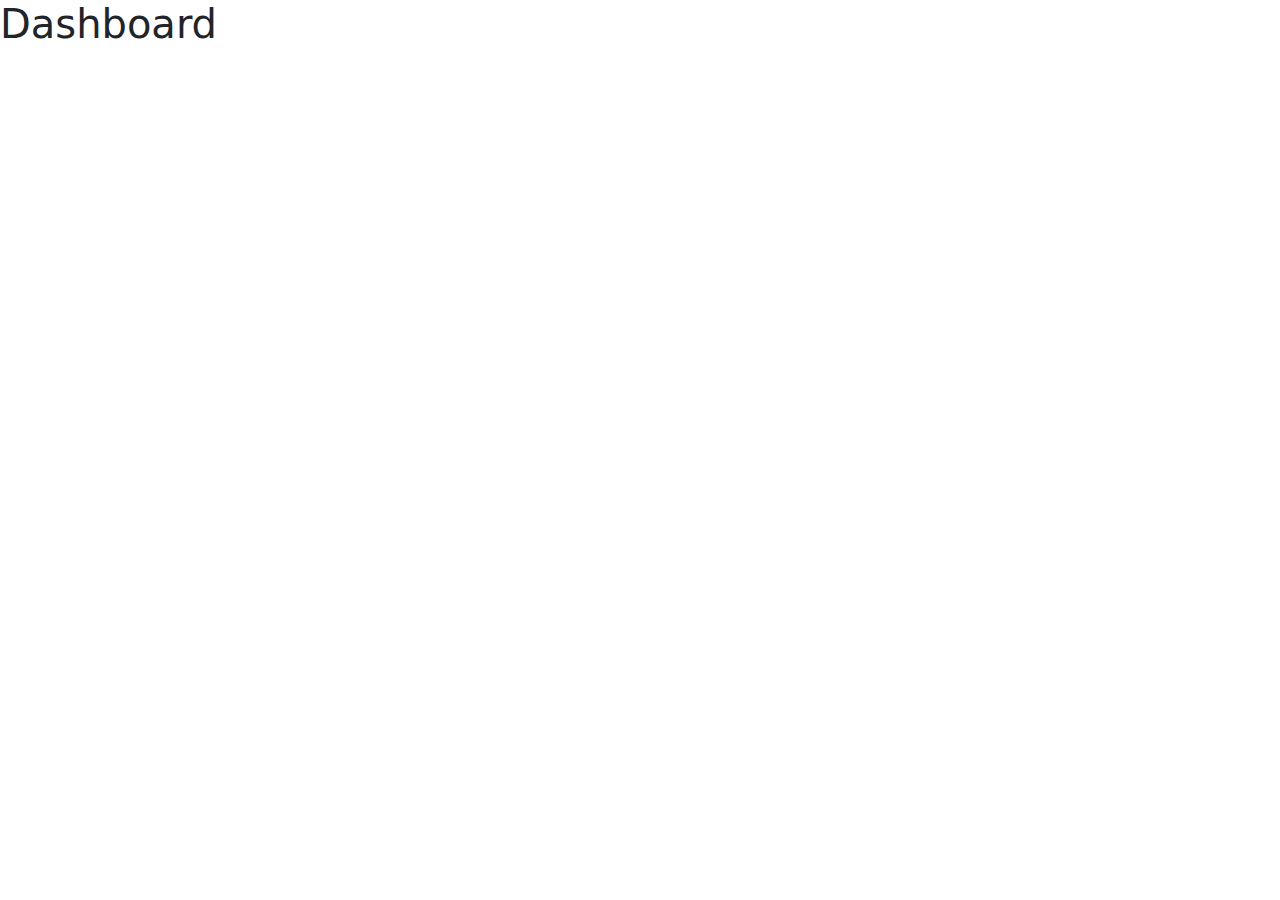
==== index.html @ e3642e1a "first cmt" ====
<!DOCTYPE html>
<html lang="en">
<head>
    <meta charset="UTF-8">
    <meta name="viewport" content="width=device-width, initial-scale=1.0">
    <title>Dashboard</title>
    <link rel="stylesheet" href="css/bootstrap.min.css">
    <link rel="stylesheet" href="css/fontawesome.min.css">
    <link rel="stylesheet" href="css/style.css">
</head>
<body>
    
    <h1>Dashboard</h1>
    <script src="js/bootstrap.min.js"></script>
</body>
</html>
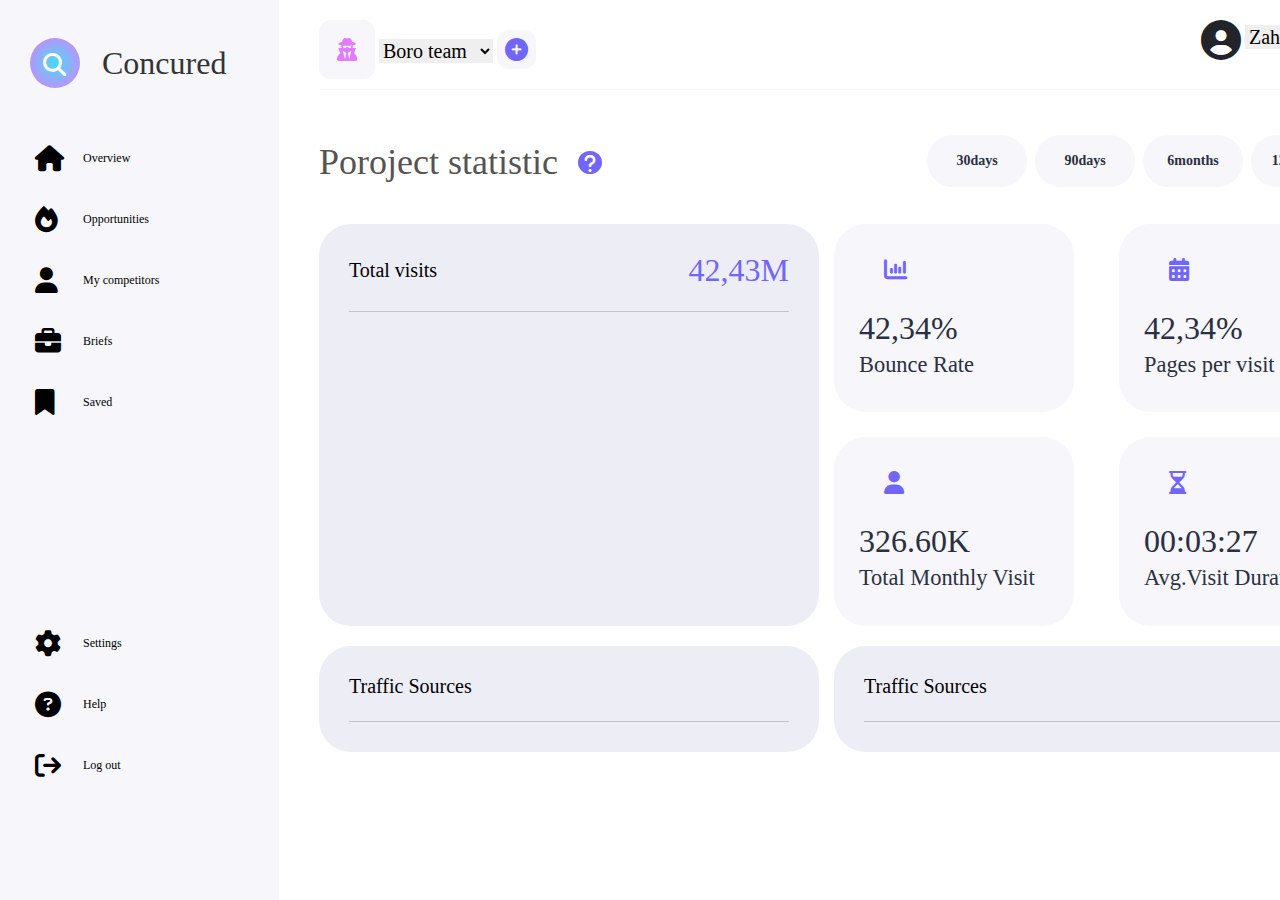
==== commit 226edea9: "dashboard_layout_dev_zar" ====
--- a/index.html
+++ b/index.html
@@ -5,12 +5,126 @@
     <meta name="viewport" content="width=device-width, initial-scale=1.0">
     <title>Dashboard</title>
     <link rel="stylesheet" href="css/bootstrap.min.css">
-    <link rel="stylesheet" href="css/fontawesome.min.css">
+    <link rel="stylesheet" href="https://cdnjs.cloudflare.com/ajax/libs/font-awesome/6.4.0/css/all.min.css">
     <link rel="stylesheet" href="css/style.css">
 </head>
 <body>
+   
+    <div id="container">
+        <div id="group_1">
+            <div class ="concured_ttl">
+                <i class="fa-solid fa-magnifying-glass"></i><span>Concured</span>
+            </div>
+            <div id="list_wrap">
+                <div class="top_list">
+                    <ul>
+                        <li><a href="#"><i class="fa-solid fa-house"></i>Overview</a></li>
+                        <li><a href="#"><i class="fa-solid fa-fire"></i>Opportunities</a></li>
+                        <li><a href="#"><i class="fa-solid fa-user"></i>My competitors</a></li>
+                        <li><a href="#"><i class="fa-solid fa-briefcase"></i>Briefs</a></li>
+                        <li><a href="#"><i class="fa-solid fa-bookmark"></i>Saved</a></li>
+                    </ul>
+                </div>
+                <div class="bottom_list">
+                    <ul>
+                        <li><a href="#"><i class="fa-solid fa-gear"></i>Settings</a></li>
+                        <li><a href="#"><i class="fa-solid fa-circle-question"></i>Help</a></li>
+                        <li><a href="#"><i class="fa-solid fa-arrow-right-from-bracket"></i>Log out</a></li>
+                    </ul>
+                </div>
+            </div>
+        </div>
+        <div id="content_wrap">
+            <div class="content_box">
+                <div class="content_1">
+                    <div class="team">
+                        <i class="fa-sharp fa-solid fa-user-secret"></i>
+                        <select>
+                            <option value="">Boro team</option>
+                            <option value="">Boro team1</option>
+                            <option value="">Boro team2</option>
+                        </select>
+                        <i class="fa-solid fa-circle-plus"></i>
+                    </div>
+                    <div class="admin">
+                        <i class="fa-solid fa-circle-user"></i>
+                        <select>
+                            <option value="">Zahra hasht</option>
+                            <option value="">Mg Mg</option>
+                            <option value="">koko</option>
+                        </select>
+                        
+                    </div>
+                </div>
+                <div class="content_2">
+                    <div class="text">
+                        <p>Poroject statistic</p><i class="fa-solid fa-question"></i>
+                    </div>
+                    <div class="days">
+                        <ul>
+                            <li><a href="#"><span>30days</span></a></li>
+                            <li><a href="#"><span>90days</span></a></li>
+                            <li><a href="#"><span>6months</span></a></li>
+                            <li><a href="#"><span>12months</span></a></li>
+                        </ul>
+                    </div>
+                </div>
+
+            </div>
+            <div id="group3">
+                <div class="rectangle_1">
+                    <div class="ttl">
+                        <h3>Total visits</h3>
+                        <span class="num">42,43M</span>
+                    </div>
+                </div>
+                <div class="rectangle_2">
+                    <div>
+                        <a href="#">
+                            <span><i class="fa-solid fa-chart-column"></i></span>
+                            <div>42,34%<span>Bounce Rate</span></div>
+                        </a>
+                    </div>
+                    <div>
+                        <a href="#">
+                            <span><i class="fa-solid fa-calendar-days"></i></span>
+                            <div>42,34%<span>Pages per visit</span></div>
+                        </a>
+                    </div>
+                    <div>
+                        <a href="#">
+                            <span><i class="fa-solid fa-user"></i></span>
+                            <div>326.60K<span>Total Monthly Visit</span></div>
+                        </a>
+                    </div>
+                    <div>
+                        <a href="#">
+                            <span><i class="fa-regular fa-hourglass-half"></i></span>
+                            <div>00:03:27<span>Avg.Visit Duration</span></div>
+                        </a>
+                    </div>
+                </div>
+                <div class="rectangle_3">
+                    <h3>Traffic Sources</h3>
+                </div>
+                <div class="rectangle_4">
+                    <h3>Traffic Sources</h3>
+                </div>
+            </div>
+
+
+
+        </div>
+    </div>
+        
+            
+            
+       
     
-    <h1>Dashboard</h1>
+   
+
+
     <script src="js/bootstrap.min.js"></script>
 </body>
+
 </html>--- a/css/style.css
+++ b/css/style.css
@@ -0,0 +1,368 @@
+/* Dashboard */
+body {
+    font-family: Roboto;
+    min-width: 100%;
+    width: auto;
+    height: auto;
+    overflow-x: hidden;
+}
+::-webkit-scrollbar {
+	width: 0.1rem;
+}
+::-webkit-scrollbar-track {
+	background: #F6F6FB;
+}
+::-webkit-scrollbar-thumb {
+	background: #F6F6FB;
+}
+#container {
+    display: flex;
+    flex-wrap: wrap;
+    justify-content: flex-end;
+    width: 1400px;
+    margin: 0 auto;
+    position: relative;
+}
+#group_1 {
+    width: 279px;
+    height: 100%;
+    background-color: #F6F6FB;
+    top: 0;
+    left: 0;
+    position: fixed;
+    max-height: 900vh;
+    overflow: auto;
+    float: left;
+    clear: both;
+}
+.concured_ttl {
+    padding: 38px 0px;
+    margin: 0 30px;
+}
+.fa-magnifying-glass {
+    display: inline-block;
+    vertical-align: middle;
+    width: 50px;
+    height: 50px;
+    background: radial-gradient(circle, rgba(76,215,246,1) 3%, rgba(225,124,253,1) 98%);
+    border-radius: 100%;
+    position: relative;
+    margin: 0 22px 0 0;
+}
+.fa-magnifying-glass::before, 
+.fa-search::before {
+    display: inline-block;
+    vertical-align: middle;
+    position: absolute;
+    width: 24px;
+    height: 23px;
+    top: 15px;
+    left: 13px;
+    font-size: 23px;
+    color: #fff;
+}
+.concured_ttl span {
+    display: inline-block;
+    vertical-align: middle;
+    font-size: 2rem;
+    line-height: 2rem;
+    color: #333;
+}
+#list_wrap {
+    display: flex;
+    flex-wrap: wrap;
+    flex-direction: column;
+    justify-content: space-between;
+}
+#list_wrap div > ul {
+    margin: 0;
+    padding: 0;
+    list-style: none;
+}
+#list_wrap div > ul li {
+    width: 100%;
+    display: block;
+    font-size: 1.2rem;
+    line-height: 1.3rem;
+    color: #2B2F42;
+    
+}
+#list_wrap > div {
+    width: 100%;
+}
+#list_wrap > div.bottom_list {
+    margin: 180px 0 90px;
+}
+#list_wrap div > ul li a {
+    display: block;
+    font-size: 12px;
+    font-family: Roboto;
+    font-weight: 400;
+    word-wrap: break-word;
+    text-decoration: none;
+    padding: 20px 25px 15px 35px;
+    color: #000;
+}
+#list_wrap div > ul li a:hover {
+    background: linear-gradient(270deg, #E9E8FB 0%, rgba(113, 102, 249, 0.03) 100%);
+    color: #7166F9;
+    text-decoration: underline;
+    border-right: 4px solid #7166F9;
+}
+#list_wrap div > ul li a i {
+    display: inline-block;
+    vertical-align: middle;
+    font-size: 26px;
+    margin-right: 18px;
+    width: 30px;
+    height: 26px;
+}
+.fa-solid .fa-house {
+    display: inline-block;
+    vertical-align: middle;
+    font-size: 24px;
+    margin-right: 18px;
+    width: 27px;
+    height: 24px;
+}
+
+/* content_wrap */
+#content_wrap {
+    padding: 20px 40px;
+    width: 1120px;
+    margin: 0 auto;
+    float: right;
+    clear: both;
+    margin-left: 279px;
+    box-sizing: border-box;
+}
+.content_1 {
+    display: flex;
+    flex-wrap: wrap;
+    justify-content: space-between;
+    margin: 0 0 10px;
+}
+.content_1 .team .fa-user-secret {
+    padding: 18px;
+    background: #F6F6FB;
+    position: relative;
+    border-radius: 12px;
+}
+.fa-user-secret:before {
+    font-size: 23px;
+    color: #E17CFD;
+}
+.content_1 select {
+    border: none;
+    color: black;
+    font-size: 20px;
+    font-family: Roboto;
+    font-weight: 500;
+    word-wrap: break-word;
+}
+.fa-circle-plus {
+    padding: 8px;
+    background: #F6F6FB;
+    position: relative;
+    border-radius: 12px;
+}
+.fa-circle-plus:before, .fa-plus-circle:before {
+    font-size: 23px;
+    color: #7166F9;
+}
+
+.fa-circle-user {
+    font-size: 40px;
+    display: inline-block;
+    vertical-align: middle;
+}
+.content_2 {
+    display: flex;
+    flex-wrap: wrap;
+    justify-content: space-between;
+    padding: 45px 0 35px;
+    border-top: 1px solid #F6F6FB;
+}
+.content_2 div.text {
+    width: 326px;
+}
+.content_2 div.text > p {
+    margin: 0;
+    display: inline-block;
+    vertical-align: middle;
+    color: #575353;
+    font-size: 36px;
+    font-family: Alatsi;
+    font-weight: 400;
+    word-wrap: break-word
+}
+.content_2 div.text > i {
+    display: inline-block;
+    width: 24px;
+    height: 23px;
+    font-size: 23px;
+    vertical-align: middle;
+    background: #7166F9;
+    border-radius: 50%;
+    color: #fff;
+    margin-left: 20px;
+    text-align: center;
+}
+.fa-question:before {
+    font-size: 19px;
+}
+.content_2 div > ul {
+    margin: 0;
+    padding: 0;
+    list-style: none;
+    display: flex;
+    flex-wrap: wrap;
+    align-items: center;
+}
+.content_2 div > ul li {
+    display: table;
+    table-layout: fixed;
+    margin: 0 8px 0 0;
+    width: 100px;
+}
+.content_2 div > ul li a {
+    display: table-cell;
+    vertical-align: middle;
+    background: #F6F6FB;
+    border: none;
+    font-size: 14px;
+    line-height: 32px;
+    padding: 10px 20px;
+    border-radius: 50px;
+    color: #2B2F42;
+    font-family: Neuton;
+    font-weight: 700;
+    text-decoration: none;
+    text-align: center;
+    word-wrap: break-word
+    -webkit-transition: 0.3s ease-in-out;
+    -o-transition: 0.3s ease-in-out;
+    transition: 0.3s ease-in-out;
+}
+.content_2 div > ul li a:hover {
+    background-color: #7166F9;
+    color: #F6F6FB;
+}
+
+#group3 {
+    display: grid;
+    grid-template-columns: auto auto;
+}
+#group3 > div {
+    background: #EDEDF6;
+    border-radius: 32px;
+    padding: 30px;
+    margin: 0 0 20px 0;
+}
+#group3 > div:nth-child(2n+1) {
+    margin: 0 15px 20px 0;
+}
+
+.rectangle_1 {
+    min-height: 400px;
+    width: 500px;
+}
+.rectangle_1 .ttl {
+    display: flex;
+    flex-wrap: wrap;
+    justify-content: space-between;
+    line-height: 0;
+    align-items: center;
+    padding: 0 0 25px;
+    border-bottom: 1px solid #C4C4C4;
+}
+.ttl h3 {
+    color: black;
+    font-size: 20px;
+    font-family: Roboto;
+    font-weight: 400;
+    line-height: 32px;
+    word-wrap: break-word;
+    margin: 0;
+}
+.ttl span {
+    color: #7166F9;
+    font-size: 32px;
+    font-family: Roboto;
+    font-weight: 500;
+    word-wrap: break-word;
+    display: block;
+    line-height: 32px;
+}
+
+#group3 > div.rectangle_2 {
+    background: none;
+    display: flex;
+    flex-wrap: wrap;
+    padding: 0;
+    justify-content: space-between;
+    width: 100%;
+}
+.rectangle_2 > div {
+    width: 240px; 
+}
+.rectangle_2 > div:nth-child(1),
+.rectangle_2 > div:nth-child(2) {
+    margin-bottom: 25px;
+}
+.rectangle_2 > div a {
+    display: block;
+    text-decoration: none;
+    padding: 30px 25px 36px;
+    border-radius: 32px;
+    background: #F6F6FB; 
+}
+.rectangle_2 > div a:hover {
+    color: #ffffff;
+    /* background-color: #4CD7F6;  */
+    box-shadow: 2px 5px 0 0 #E17CFD;
+    background: rgb(76,215,246);
+    background: radial-gradient(circle, rgba(76,215,246,1) 3%, rgba(225,124,253,1) 98%);
+}
+.rectangle_2 > div a > span {
+    display: block;
+    width: 24px;
+    height: 23px;
+    font-size: 23px;
+    color: #7166F9;
+    margin: 0 0 0 25px;
+}
+.rectangle_2 > div a:hover > span,
+.rectangle_2 > div a:hover > div,
+.rectangle_2 a:hover > div > span {
+    color: #fff;
+}
+.rectangle_2 > div a > div {
+    margin: 35px 0 0;
+    color: #2B2F42;
+    font-size: 32px;
+    font-family: Roboto;
+    font-weight: 500;
+    word-wrap: break-word;
+    line-height: 32px;
+}
+.rectangle_2 a > div > span {
+    display: block;
+    color: #2B2F42;
+    font-size: 1.4rem;
+    line-height: 1.4rem;
+    margin: 10px 0 0;
+}
+
+/* rectangle_3 */
+.rectangle_3 h3, .rectangle_4 h3 {
+    color: black;
+    font-size: 20px;
+    font-family: Roboto;
+    font-weight: 400;
+    line-height: 20px;
+    word-wrap: break-word;
+    margin: 0;
+    padding: 0 0 25px;
+    border-bottom: 1px solid #C4C4C4;
+}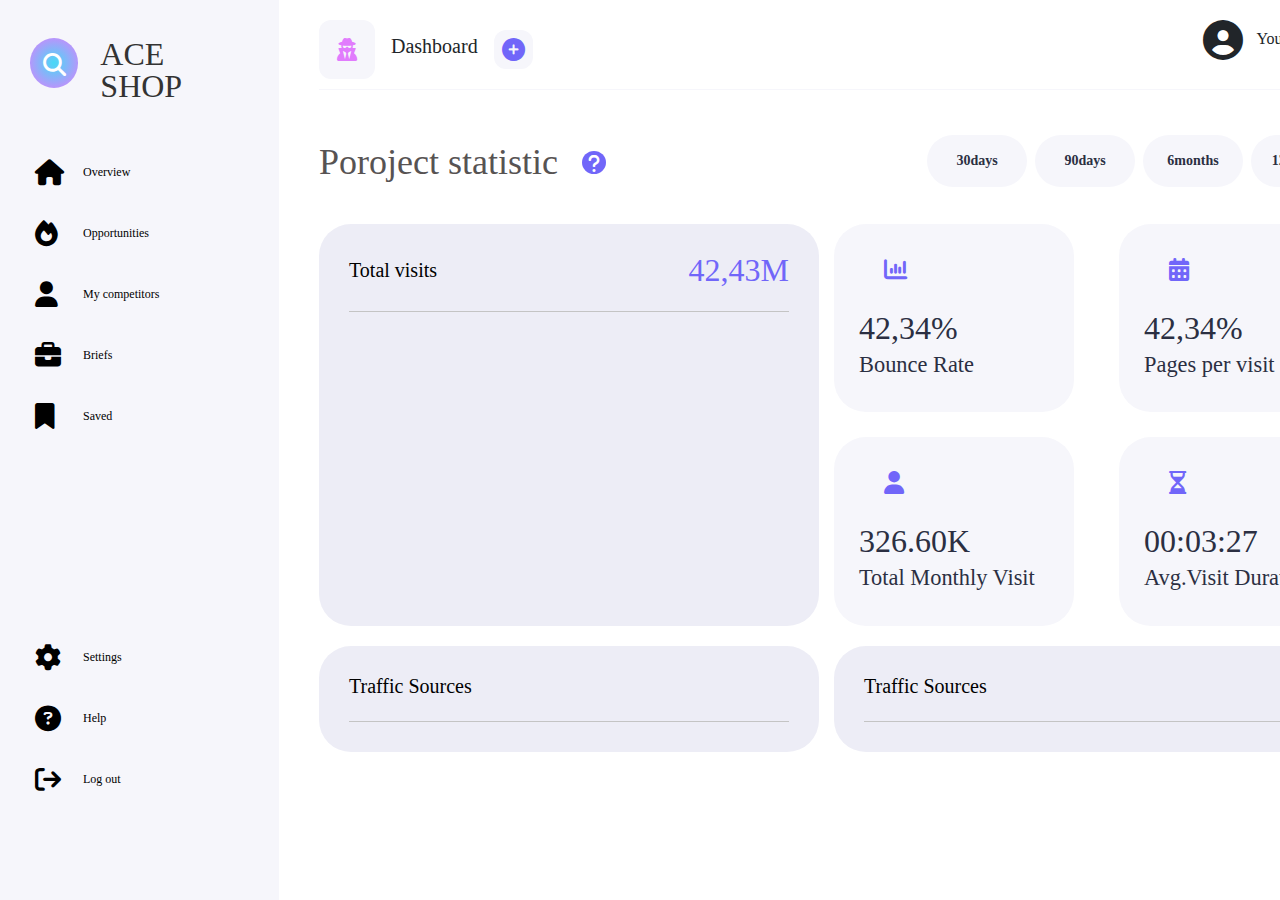
==== commit 8dcc5336: "profile-dropdown" ====
--- a/index.html
+++ b/index.html
@@ -1,130 +1,157 @@
 <!DOCTYPE html>
 <html lang="en">
-<head>
-    <meta charset="UTF-8">
-    <meta name="viewport" content="width=device-width, initial-scale=1.0">
+  <head>
+    <meta charset="UTF-8" />
+    <meta name="viewport" content="width=device-width, initial-scale=1.0" />
     <title>Dashboard</title>
-    <link rel="stylesheet" href="css/bootstrap.min.css">
-    <link rel="stylesheet" href="https://cdnjs.cloudflare.com/ajax/libs/font-awesome/6.4.0/css/all.min.css">
-    <link rel="stylesheet" href="css/style.css">
-</head>
-<body>
-   
+    <link rel="stylesheet" href="css/bootstrap.min.css" />
+    <link
+      rel="stylesheet"
+      href="https://cdnjs.cloudflare.com/ajax/libs/font-awesome/6.4.0/css/all.min.css"
+    />
+    <link rel="stylesheet" href="css/style.css" />
+  </head>
+  <body>
     <div id="container">
-        <div id="group_1">
-            <div class ="concured_ttl">
-                <i class="fa-solid fa-magnifying-glass"></i><span>Concured</span>
+      <div id="group_1">
+        <div class="concured_ttl d-flex ">
+          <i class="fa-solid fa-magnifying-glass"></i><span>ACE SHOP</span>
+        </div>
+        <div id="list_wrap">
+          <div class="top_list">
+            <ul>
+              <li>
+                <a href="#"><i class="fa-solid fa-house"></i>Overview</a>
+              </li>
+              <li>
+                <a href="#"><i class="fa-solid fa-fire"></i>Opportunities</a>
+              </li>
+              <li>
+                <a href="#"><i class="fa-solid fa-user"></i>My competitors</a>
+              </li>
+              <li>
+                <a href="#"><i class="fa-solid fa-briefcase"></i>Briefs</a>
+              </li>
+              <li>
+                <a href="#"><i class="fa-solid fa-bookmark"></i>Saved</a>
+              </li>
+            </ul>
+          </div>
+          <div class="bottom_list">
+            <ul>
+              <li>
+                <a href="#"><i class="fa-solid fa-gear"></i>Settings</a>
+              </li>
+              <li>
+                <a href="#"><i class="fa-solid fa-circle-question"></i>Help</a>
+              </li>
+              <li>
+                <a href="#"
+                  ><i class="fa-solid fa-arrow-right-from-bracket"></i>Log
+                  out</a
+                >
+              </li>
+            </ul>
+          </div>
+        </div>
+      </div>
+      <div id="content_wrap">
+        <div class="content_box">
+          <div class="content_1">
+            <div class="team d-flex gap-3 align-items-center justify-content-center ">
+              <i class="fa-sharp fa-solid fa-user-secret"></i>
+                <div class="">
+                    <h5>Dashboard</h5>
+                </div>
+              <i class="fa-solid fa-circle-plus"></i>
             </div>
-            <div id="list_wrap">
-                <div class="top_list">
-                    <ul>
-                        <li><a href="#"><i class="fa-solid fa-house"></i>Overview</a></li>
-                        <li><a href="#"><i class="fa-solid fa-fire"></i>Opportunities</a></li>
-                        <li><a href="#"><i class="fa-solid fa-user"></i>My competitors</a></li>
-                        <li><a href="#"><i class="fa-solid fa-briefcase"></i>Briefs</a></li>
-                        <li><a href="#"><i class="fa-solid fa-bookmark"></i>Saved</a></li>
-                    </ul>
-                </div>
-                <div class="bottom_list">
-                    <ul>
-                        <li><a href="#"><i class="fa-solid fa-gear"></i>Settings</a></li>
-                        <li><a href="#"><i class="fa-solid fa-circle-question"></i>Help</a></li>
-                        <li><a href="#"><i class="fa-solid fa-arrow-right-from-bracket"></i>Log out</a></li>
-                    </ul>
-                </div>
+            <div class="admin d-flex ">
+              <i class="fa-solid fa-circle-user"></i>
+              <div class=" dropdown">
+                <button
+                  class="btn  dropdown-toggle"
+                  data-bs-toggle="dropdown"
+                  aria-expanded="false"
+                >
+                  Your Name
+                </button>
+                <ul class="dropdown-menu dropdown-menu-dark">
+                  <li><a class="dropdown-item" href="#">Profile</a></li>
+                  <li>
+                    <a class="dropdown-item" href="#">Change Password</a>
+                  </li>
+                  <li>
+                    <a class="dropdown-item" href="#">LogOut</a>
+                  </li>
             </div>
-        </div>
-        <div id="content_wrap">
-            <div class="content_box">
-                <div class="content_1">
-                    <div class="team">
-                        <i class="fa-sharp fa-solid fa-user-secret"></i>
-                        <select>
-                            <option value="">Boro team</option>
-                            <option value="">Boro team1</option>
-                            <option value="">Boro team2</option>
-                        </select>
-                        <i class="fa-solid fa-circle-plus"></i>
-                    </div>
-                    <div class="admin">
-                        <i class="fa-solid fa-circle-user"></i>
-                        <select>
-                            <option value="">Zahra hasht</option>
-                            <option value="">Mg Mg</option>
-                            <option value="">koko</option>
-                        </select>
-                        
-                    </div>
-                </div>
-                <div class="content_2">
-                    <div class="text">
-                        <p>Poroject statistic</p><i class="fa-solid fa-question"></i>
-                    </div>
-                    <div class="days">
-                        <ul>
-                            <li><a href="#"><span>30days</span></a></li>
-                            <li><a href="#"><span>90days</span></a></li>
-                            <li><a href="#"><span>6months</span></a></li>
-                            <li><a href="#"><span>12months</span></a></li>
-                        </ul>
-                    </div>
-                </div>
-
-            </div>
-            <div id="group3">
-                <div class="rectangle_1">
-                    <div class="ttl">
-                        <h3>Total visits</h3>
-                        <span class="num">42,43M</span>
-                    </div>
-                </div>
-                <div class="rectangle_2">
-                    <div>
-                        <a href="#">
-                            <span><i class="fa-solid fa-chart-column"></i></span>
-                            <div>42,34%<span>Bounce Rate</span></div>
-                        </a>
-                    </div>
-                    <div>
-                        <a href="#">
-                            <span><i class="fa-solid fa-calendar-days"></i></span>
-                            <div>42,34%<span>Pages per visit</span></div>
-                        </a>
-                    </div>
-                    <div>
-                        <a href="#">
-                            <span><i class="fa-solid fa-user"></i></span>
-                            <div>326.60K<span>Total Monthly Visit</span></div>
-                        </a>
-                    </div>
-                    <div>
-                        <a href="#">
-                            <span><i class="fa-regular fa-hourglass-half"></i></span>
-                            <div>00:03:27<span>Avg.Visit Duration</span></div>
-                        </a>
-                    </div>
-                </div>
-                <div class="rectangle_3">
-                    <h3>Traffic Sources</h3>
-                </div>
-                <div class="rectangle_4">
-                    <h3>Traffic Sources</h3>
-                </div>
-            </div>
-
-
+          </div>
 
         </div>
+        <div class="content_2">
+            <div class="text">
+              <p>Poroject statistic</p>
+              <i class="fa-solid fa-question"></i>
+            </div>
+            <div class="days">
+              <ul>
+                <li>
+                  <a href="#"><span>30days</span></a>
+                </li>
+                <li>
+                  <a href="#"><span>90days</span></a>
+                </li>
+                <li>
+                  <a href="#"><span>6months</span></a>
+                </li>
+                <li>
+                  <a href="#"><span>12months</span></a>
+                </li>
+              </ul>
+            </div>
+          </div>
+        <div id="group3">
+          <div class="rectangle_1">
+            <div class="ttl">
+              <h3>Total visits</h3>
+              <span class="num">42,43M</span>
+            </div>
+          </div>
+          <div class="rectangle_2">
+            <div>
+              <a href="#">
+                <span><i class="fa-solid fa-chart-column"></i></span>
+                <div>42,34%<span>Bounce Rate</span></div>
+              </a>
+            </div>
+            <div>
+              <a href="#">
+                <span><i class="fa-solid fa-calendar-days"></i></span>
+                <div>42,34%<span>Pages per visit</span></div>
+              </a>
+            </div>
+            <div>
+              <a href="#">
+                <span><i class="fa-solid fa-user"></i></span>
+                <div>326.60K<span>Total Monthly Visit</span></div>
+              </a>
+            </div>
+            <div>
+              <a href="#">
+                <span><i class="fa-regular fa-hourglass-half"></i></span>
+                <div>00:03:27<span>Avg.Visit Duration</span></div>
+              </a>
+            </div>
+          </div>
+          <div class="rectangle_3">
+            <h3>Traffic Sources</h3>
+          </div>
+          <div class="rectangle_4">
+            <h3>Traffic Sources</h3>
+          </div>
+        </div>
+      </div>
     </div>
-        
-            
-            
-       
-    
-   
-
 
     <script src="js/bootstrap.min.js"></script>
-</body>
-
-</html>+  </body>
+</html>
--- a/css/style.css
+++ b/css/style.css
@@ -365,4 +365,4 @@
     margin: 0;
     padding: 0 0 25px;
     border-bottom: 1px solid #C4C4C4;
-}+}
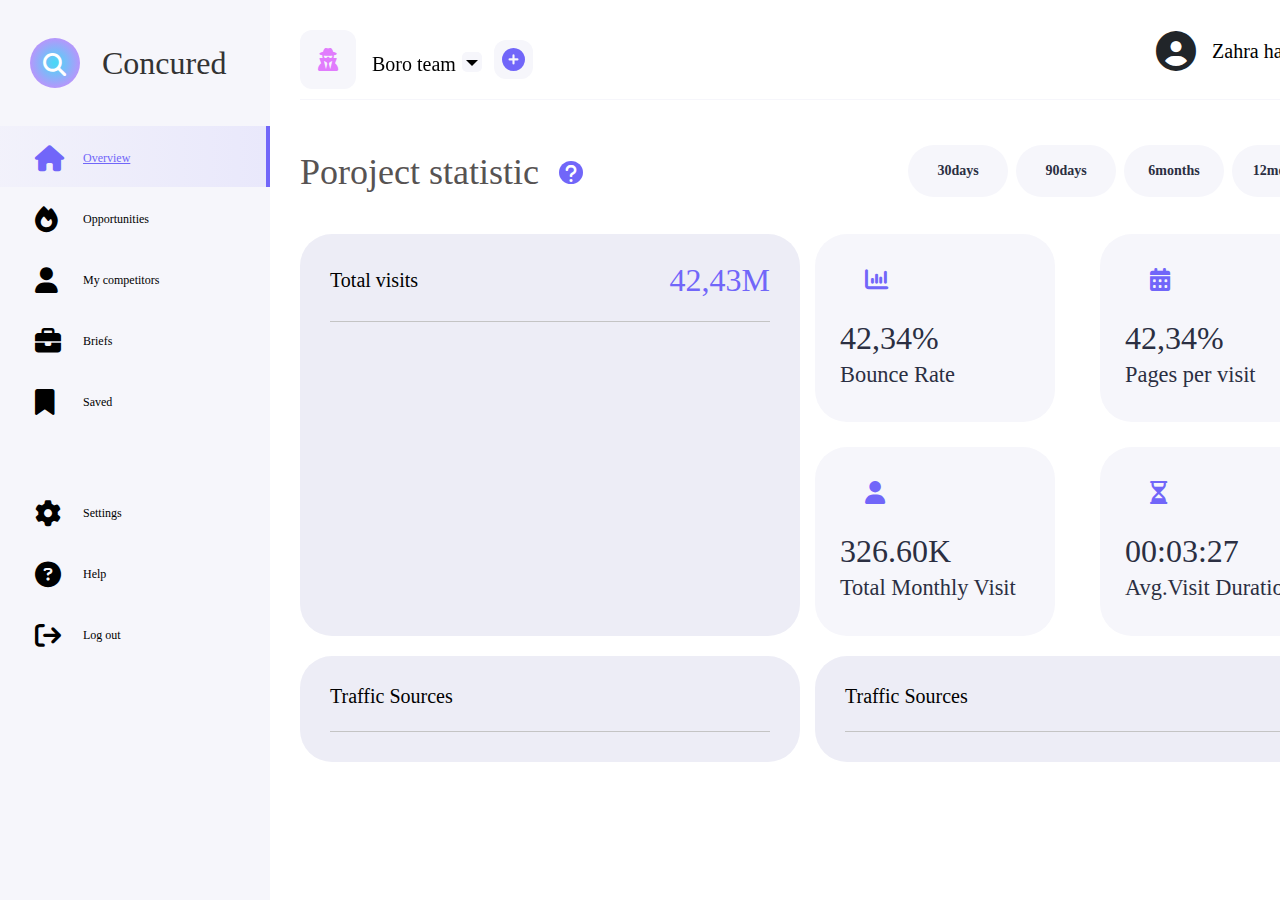
==== commit 393145fc: "table_dashboard" ====
--- a/index.html
+++ b/index.html
@@ -1,157 +1,141 @@
 <!DOCTYPE html>
 <html lang="en">
-  <head>
-    <meta charset="UTF-8" />
-    <meta name="viewport" content="width=device-width, initial-scale=1.0" />
+<head>
+    <meta charset="UTF-8">
+    <meta name="viewport" content="width=device-width, initial-scale=1.0">
     <title>Dashboard</title>
-    <link rel="stylesheet" href="css/bootstrap.min.css" />
-    <link
-      rel="stylesheet"
-      href="https://cdnjs.cloudflare.com/ajax/libs/font-awesome/6.4.0/css/all.min.css"
-    />
-    <link rel="stylesheet" href="css/style.css" />
-  </head>
-  <body>
+    <link rel="stylesheet" href="css/bootstrap.min.css">
+    <link rel="stylesheet" href="https://cdnjs.cloudflare.com/ajax/libs/font-awesome/6.4.0/css/all.min.css">
+    <link rel="stylesheet" href="css/style.css">
+</head>
+<body>
+   
     <div id="container">
-      <div id="group_1">
-        <div class="concured_ttl d-flex ">
-          <i class="fa-solid fa-magnifying-glass"></i><span>ACE SHOP</span>
+        <div id="group_1">
+            <div class ="concured_ttl">
+                <i class="fa-solid fa-magnifying-glass"></i><span>Concured</span>
+            </div>
+            <div id="list_wrap">
+                <div class="top_list">
+                    <ul>
+                        <li><a href="#" class="active"><i class="fa-solid fa-house"></i>Overview</a></li>
+                        <li><a href="#"><i class="fa-solid fa-fire"></i>Opportunities</a></li>
+                        <li><a href="#"><i class="fa-solid fa-user"></i>My competitors</a></li>
+                        <li><a href="#"><i class="fa-solid fa-briefcase"></i>Briefs</a></li>
+                        <li><a href="#"><i class="fa-solid fa-bookmark"></i>Saved</a></li>
+                    </ul>
+                </div>
+                <div class="bottom_list">
+                    <ul>
+                        <li><a href="#"><i class="fa-solid fa-gear"></i>Settings</a></li>
+                        <li><a href="#"><i class="fa-solid fa-circle-question"></i>Help</a></li>
+                        <li><a href="#"><i class="fa-solid fa-arrow-right-from-bracket"></i>Log out</a></li>
+                    </ul>
+                </div>
+            </div>
         </div>
-        <div id="list_wrap">
-          <div class="top_list">
-            <ul>
-              <li>
-                <a href="#"><i class="fa-solid fa-house"></i>Overview</a>
-              </li>
-              <li>
-                <a href="#"><i class="fa-solid fa-fire"></i>Opportunities</a>
-              </li>
-              <li>
-                <a href="#"><i class="fa-solid fa-user"></i>My competitors</a>
-              </li>
-              <li>
-                <a href="#"><i class="fa-solid fa-briefcase"></i>Briefs</a>
-              </li>
-              <li>
-                <a href="#"><i class="fa-solid fa-bookmark"></i>Saved</a>
-              </li>
-            </ul>
-          </div>
-          <div class="bottom_list">
-            <ul>
-              <li>
-                <a href="#"><i class="fa-solid fa-gear"></i>Settings</a>
-              </li>
-              <li>
-                <a href="#"><i class="fa-solid fa-circle-question"></i>Help</a>
-              </li>
-              <li>
-                <a href="#"
-                  ><i class="fa-solid fa-arrow-right-from-bracket"></i>Log
-                  out</a
-                >
-              </li>
-            </ul>
-          </div>
-        </div>
-      </div>
-      <div id="content_wrap">
-        <div class="content_box">
-          <div class="content_1">
-            <div class="team d-flex gap-3 align-items-center justify-content-center ">
-              <i class="fa-sharp fa-solid fa-user-secret"></i>
-                <div class="">
-                    <h5>Dashboard</h5>
+        <div id="content_wrap">
+            <div class="content_box">
+                
+                <div class="content_1">
+                    <div class="team">
+                        <i class="fa-sharp fa-solid fa-user-secret"></i>
+                        <div class="dropdown">
+                            <a class="btn dropdown-toggle" href="#" role="button" id="dropdownMenuLink" data-bs-toggle="dropdown" aria-expanded="false">
+                                Boro team
+                            </a>
+                            <ul class="dropdown-menu" aria-labelledby="dropdownMenuLink">
+                                <li><a class="dropdown-item" href="#">Boro team1</a></li>
+                                <li><a class="dropdown-item" href="#">Boro team2</a></li>
+                                <li><a class="dropdown-item" href="#">Boro team3</a></li>
+                            </ul>
+                        </div>
+                        <i class="fa-solid fa-circle-plus"></i>
+                    </div>
+                    <div class="admin">
+                        <i class="fa-solid fa-circle-user"></i>
+                        <div class="dropdown">
+                            <a class="btn dropdown-toggle" href="#" role="button" id="dropdownMenuLink" data-bs-toggle="dropdown" aria-expanded="false">
+                                Zahra hasht
+                            </a>
+                            <ul class="dropdown-menu" aria-labelledby="dropdownMenuLink">
+                                <li><a class="dropdown-item" href="#">Zahra hasht</a></li>
+                                <li><a class="dropdown-item" href="#">mgmg</a></li>
+                                <li><a class="dropdown-item" href="#">koko</a></li>
+                            </ul>
+                        </div>
+                    </div>
                 </div>
-              <i class="fa-solid fa-circle-plus"></i>
+
+                <div class="content_2">
+                    <div class="text">
+                        <p>Poroject statistic</p><i class="fa-solid fa-question"></i>
+                    </div>
+                    <div class="days">
+                        <ul>
+                            <li><a href="#"><span>30days</span></a></li>
+                            <li><a href="#"><span>90days</span></a></li>
+                            <li><a href="#"><span>6months</span></a></li>
+                            <li><a href="#"><span>12months</span></a></li>
+                        </ul>
+                    </div>
+                </div>
+
             </div>
-            <div class="admin d-flex ">
-              <i class="fa-solid fa-circle-user"></i>
-              <div class=" dropdown">
-                <button
-                  class="btn  dropdown-toggle"
-                  data-bs-toggle="dropdown"
-                  aria-expanded="false"
-                >
-                  Your Name
-                </button>
-                <ul class="dropdown-menu dropdown-menu-dark">
-                  <li><a class="dropdown-item" href="#">Profile</a></li>
-                  <li>
-                    <a class="dropdown-item" href="#">Change Password</a>
-                  </li>
-                  <li>
-                    <a class="dropdown-item" href="#">LogOut</a>
-                  </li>
+            <div id="group3">
+                <div class="rectangle_1">
+                    <div class="ttl">
+                        <h3>Total visits</h3>
+                        <span class="num">42,43M</span>
+                    </div>
+                </div>
+                <div class="rectangle_2">
+                    <div>
+                        <a href="#">
+                            <span><i class="fa-solid fa-chart-column"></i></span>
+                            <div>42,34%<span>Bounce Rate</span></div>
+                        </a>
+                    </div>
+                    <div>
+                        <a href="#">
+                            <span><i class="fa-solid fa-calendar-days"></i></span>
+                            <div>42,34%<span>Pages per visit</span></div>
+                        </a>
+                    </div>
+                    <div>
+                        <a href="#">
+                            <span><i class="fa-solid fa-user"></i></span>
+                            <div>326.60K<span>Total Monthly Visit</span></div>
+                        </a>
+                    </div>
+                    <div>
+                        <a href="#">
+                            <span><i class="fa-regular fa-hourglass-half"></i></span>
+                            <div>00:03:27<span>Avg.Visit Duration</span></div>
+                        </a>
+                    </div>
+                </div>
+                <div class="rectangle_3">
+                    <h3>Traffic Sources</h3>
+                </div>
+                <div class="rectangle_4">
+                    <h3>Traffic Sources</h3>
+                </div>
             </div>
-          </div>
+
+
 
         </div>
-        <div class="content_2">
-            <div class="text">
-              <p>Poroject statistic</p>
-              <i class="fa-solid fa-question"></i>
-            </div>
-            <div class="days">
-              <ul>
-                <li>
-                  <a href="#"><span>30days</span></a>
-                </li>
-                <li>
-                  <a href="#"><span>90days</span></a>
-                </li>
-                <li>
-                  <a href="#"><span>6months</span></a>
-                </li>
-                <li>
-                  <a href="#"><span>12months</span></a>
-                </li>
-              </ul>
-            </div>
-          </div>
-        <div id="group3">
-          <div class="rectangle_1">
-            <div class="ttl">
-              <h3>Total visits</h3>
-              <span class="num">42,43M</span>
-            </div>
-          </div>
-          <div class="rectangle_2">
-            <div>
-              <a href="#">
-                <span><i class="fa-solid fa-chart-column"></i></span>
-                <div>42,34%<span>Bounce Rate</span></div>
-              </a>
-            </div>
-            <div>
-              <a href="#">
-                <span><i class="fa-solid fa-calendar-days"></i></span>
-                <div>42,34%<span>Pages per visit</span></div>
-              </a>
-            </div>
-            <div>
-              <a href="#">
-                <span><i class="fa-solid fa-user"></i></span>
-                <div>326.60K<span>Total Monthly Visit</span></div>
-              </a>
-            </div>
-            <div>
-              <a href="#">
-                <span><i class="fa-regular fa-hourglass-half"></i></span>
-                <div>00:03:27<span>Avg.Visit Duration</span></div>
-              </a>
-            </div>
-          </div>
-          <div class="rectangle_3">
-            <h3>Traffic Sources</h3>
-          </div>
-          <div class="rectangle_4">
-            <h3>Traffic Sources</h3>
-          </div>
-        </div>
-      </div>
     </div>
+        
+            
+            
+       
+    
+   
+
 
     <script src="js/bootstrap.min.js"></script>
-  </body>
-</html>
+</body>
+
+</html>--- a/css/style.css
+++ b/css/style.css
@@ -1,10 +1,8 @@
-/* Dashboard */
 body {
     font-family: Roboto;
     min-width: 100%;
     width: auto;
     height: auto;
-    overflow-x: hidden;
 }
 ::-webkit-scrollbar {
 	width: 0.1rem;
@@ -15,6 +13,8 @@
 ::-webkit-scrollbar-thumb {
 	background: #F6F6FB;
 }
+
+/* Dashboard -css start */
 #container {
     display: flex;
     flex-wrap: wrap;
@@ -24,7 +24,7 @@
     position: relative;
 }
 #group_1 {
-    width: 279px;
+    width: 270px;
     height: 100%;
     background-color: #F6F6FB;
     top: 0;
@@ -91,7 +91,7 @@
     width: 100%;
 }
 #list_wrap > div.bottom_list {
-    margin: 180px 0 90px;
+    margin: 50px 0 0;
 }
 #list_wrap div > ul li a {
     display: block;
@@ -103,7 +103,8 @@
     padding: 20px 25px 15px 35px;
     color: #000;
 }
-#list_wrap div > ul li a:hover {
+#list_wrap div > ul li a:hover,
+#list_wrap div > ul li a.active {
     background: linear-gradient(270deg, #E9E8FB 0%, rgba(113, 102, 249, 0.03) 100%);
     color: #7166F9;
     text-decoration: underline;
@@ -128,19 +129,22 @@
 
 /* content_wrap */
 #content_wrap {
-    padding: 20px 40px;
-    width: 1120px;
+    padding: 30px;
+    width: calc(100% - 300px);
     margin: 0 auto;
     float: right;
     clear: both;
-    margin-left: 279px;
+    margin-left: 270px;
     box-sizing: border-box;
 }
 .content_1 {
     display: flex;
     flex-wrap: wrap;
     justify-content: space-between;
-    margin: 0 0 10px;
+    border-bottom: 1px solid #F6F6FB;
+    padding: 0 0 10px;
+    margin: 0 0 45px;
+
 }
 .content_1 .team .fa-user-secret {
     padding: 18px;
@@ -152,7 +156,7 @@
     font-size: 23px;
     color: #E17CFD;
 }
-.content_1 select {
+.content_1 select, .dropdown-toggle {
     border: none;
     color: black;
     font-size: 20px;
@@ -176,12 +180,32 @@
     display: inline-block;
     vertical-align: middle;
 }
+.dropdown {
+    display: inline-block;
+    vertical-align: middle;
+}
+.dropdown-toggle {
+    position: relative;
+}
+.dropdown-toggle::before {
+    content: "";
+    position: absolute;
+    width: 20px;
+    height: 20px;
+    right: 8px;
+    top: 9px;
+    z-index: -1;
+    background: #F6F6FB;
+    border-radius: 5px;
+}
+
+
 .content_2 {
     display: flex;
     flex-wrap: wrap;
     justify-content: space-between;
-    padding: 45px 0 35px;
-    border-top: 1px solid #F6F6FB;
+    padding: 0 0 35px;
+    
 }
 .content_2 div.text {
     width: 326px;
@@ -366,3 +390,22 @@
     padding: 0 0 25px;
     border-bottom: 1px solid #C4C4C4;
 }
+
+/* table - css start  */
+.row {
+    margin: 0 0 20px;
+}
+.form-control {
+    border-color: #7777;
+}
+.table {
+    text-align: center;
+    background: linear-gradient(45deg,#dde6e5,#d6f5e3);
+    --bs-table-bg: transparent;
+    border-color: black;
+}
+.table th {
+    font-size: 1.2rem;
+    background-color: rgba(13, 110, 253, 0.25);
+}
+
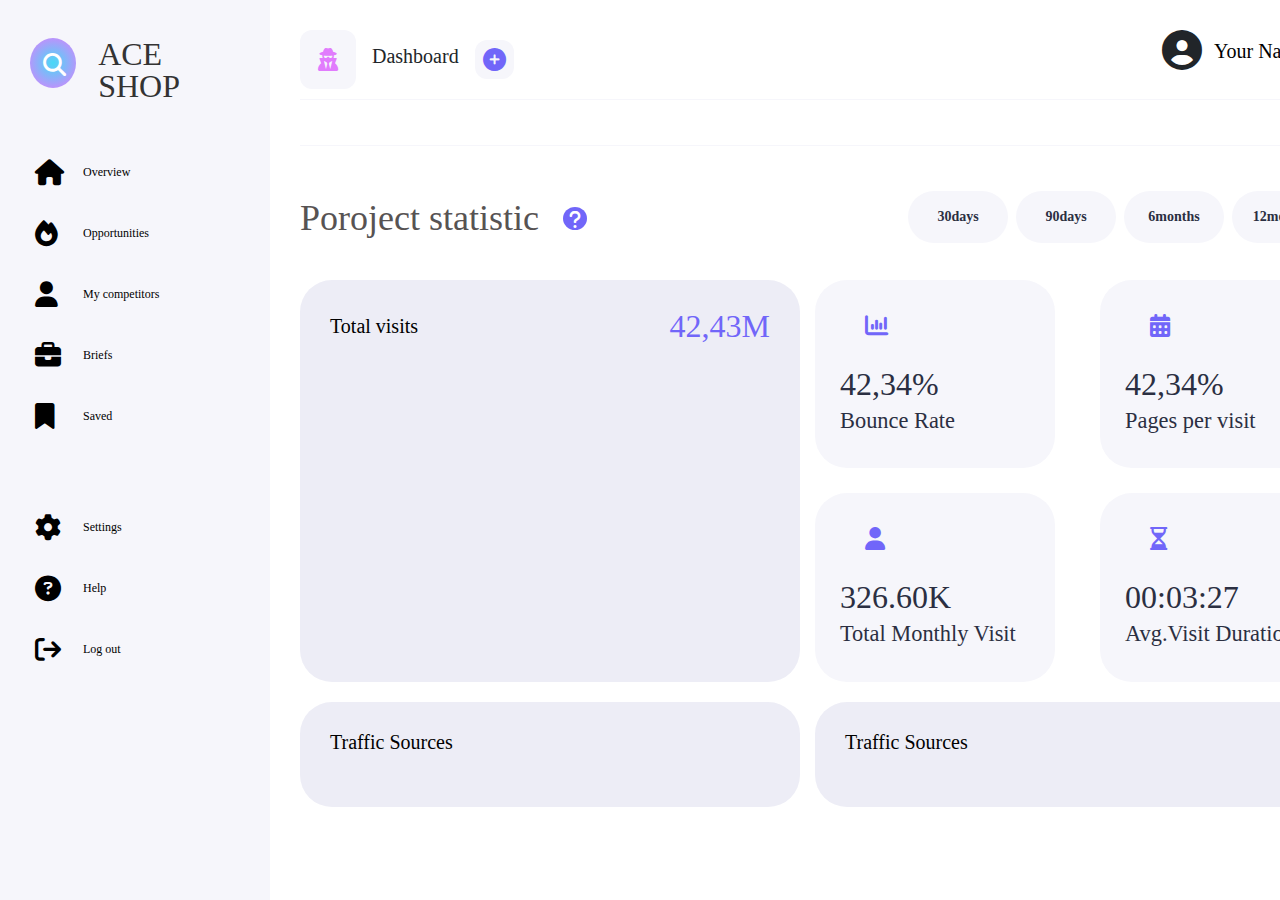
==== commit 5100a2fc: "Merge pull request #3 from ayeminaung010/profile_dropdown" ====
--- a/index.html
+++ b/index.html
@@ -1,141 +1,157 @@
 <!DOCTYPE html>
 <html lang="en">
-<head>
-    <meta charset="UTF-8">
-    <meta name="viewport" content="width=device-width, initial-scale=1.0">
+  <head>
+    <meta charset="UTF-8" />
+    <meta name="viewport" content="width=device-width, initial-scale=1.0" />
     <title>Dashboard</title>
-    <link rel="stylesheet" href="css/bootstrap.min.css">
-    <link rel="stylesheet" href="https://cdnjs.cloudflare.com/ajax/libs/font-awesome/6.4.0/css/all.min.css">
-    <link rel="stylesheet" href="css/style.css">
-</head>
-<body>
-   
+    <link rel="stylesheet" href="css/bootstrap.min.css" />
+    <link
+      rel="stylesheet"
+      href="https://cdnjs.cloudflare.com/ajax/libs/font-awesome/6.4.0/css/all.min.css"
+    />
+    <link rel="stylesheet" href="css/style.css" />
+  </head>
+  <body>
     <div id="container">
-        <div id="group_1">
-            <div class ="concured_ttl">
-                <i class="fa-solid fa-magnifying-glass"></i><span>Concured</span>
+      <div id="group_1">
+        <div class="concured_ttl d-flex ">
+          <i class="fa-solid fa-magnifying-glass"></i><span>ACE SHOP</span>
+        </div>
+        <div id="list_wrap">
+          <div class="top_list">
+            <ul>
+              <li>
+                <a href="#"><i class="fa-solid fa-house"></i>Overview</a>
+              </li>
+              <li>
+                <a href="#"><i class="fa-solid fa-fire"></i>Opportunities</a>
+              </li>
+              <li>
+                <a href="#"><i class="fa-solid fa-user"></i>My competitors</a>
+              </li>
+              <li>
+                <a href="#"><i class="fa-solid fa-briefcase"></i>Briefs</a>
+              </li>
+              <li>
+                <a href="#"><i class="fa-solid fa-bookmark"></i>Saved</a>
+              </li>
+            </ul>
+          </div>
+          <div class="bottom_list">
+            <ul>
+              <li>
+                <a href="#"><i class="fa-solid fa-gear"></i>Settings</a>
+              </li>
+              <li>
+                <a href="#"><i class="fa-solid fa-circle-question"></i>Help</a>
+              </li>
+              <li>
+                <a href="#"
+                  ><i class="fa-solid fa-arrow-right-from-bracket"></i>Log
+                  out</a
+                >
+              </li>
+            </ul>
+          </div>
+        </div>
+      </div>
+      <div id="content_wrap">
+        <div class="content_box">
+          <div class="content_1">
+            <div class="team d-flex gap-3 align-items-center justify-content-center ">
+              <i class="fa-sharp fa-solid fa-user-secret"></i>
+                <div class="">
+                    <h5>Dashboard</h5>
+                </div>
+              <i class="fa-solid fa-circle-plus"></i>
             </div>
-            <div id="list_wrap">
-                <div class="top_list">
-                    <ul>
-                        <li><a href="#" class="active"><i class="fa-solid fa-house"></i>Overview</a></li>
-                        <li><a href="#"><i class="fa-solid fa-fire"></i>Opportunities</a></li>
-                        <li><a href="#"><i class="fa-solid fa-user"></i>My competitors</a></li>
-                        <li><a href="#"><i class="fa-solid fa-briefcase"></i>Briefs</a></li>
-                        <li><a href="#"><i class="fa-solid fa-bookmark"></i>Saved</a></li>
-                    </ul>
-                </div>
-                <div class="bottom_list">
-                    <ul>
-                        <li><a href="#"><i class="fa-solid fa-gear"></i>Settings</a></li>
-                        <li><a href="#"><i class="fa-solid fa-circle-question"></i>Help</a></li>
-                        <li><a href="#"><i class="fa-solid fa-arrow-right-from-bracket"></i>Log out</a></li>
-                    </ul>
-                </div>
+            <div class="admin d-flex ">
+              <i class="fa-solid fa-circle-user"></i>
+              <div class=" dropdown">
+                <button
+                  class="btn  dropdown-toggle"
+                  data-bs-toggle="dropdown"
+                  aria-expanded="false"
+                >
+                  Your Name
+                </button>
+                <ul class="dropdown-menu dropdown-menu-dark">
+                  <li><a class="dropdown-item" href="#">Profile</a></li>
+                  <li>
+                    <a class="dropdown-item" href="#">Change Password</a>
+                  </li>
+                  <li>
+                    <a class="dropdown-item" href="#">LogOut</a>
+                  </li>
             </div>
-        </div>
-        <div id="content_wrap">
-            <div class="content_box">
-                
-                <div class="content_1">
-                    <div class="team">
-                        <i class="fa-sharp fa-solid fa-user-secret"></i>
-                        <div class="dropdown">
-                            <a class="btn dropdown-toggle" href="#" role="button" id="dropdownMenuLink" data-bs-toggle="dropdown" aria-expanded="false">
-                                Boro team
-                            </a>
-                            <ul class="dropdown-menu" aria-labelledby="dropdownMenuLink">
-                                <li><a class="dropdown-item" href="#">Boro team1</a></li>
-                                <li><a class="dropdown-item" href="#">Boro team2</a></li>
-                                <li><a class="dropdown-item" href="#">Boro team3</a></li>
-                            </ul>
-                        </div>
-                        <i class="fa-solid fa-circle-plus"></i>
-                    </div>
-                    <div class="admin">
-                        <i class="fa-solid fa-circle-user"></i>
-                        <div class="dropdown">
-                            <a class="btn dropdown-toggle" href="#" role="button" id="dropdownMenuLink" data-bs-toggle="dropdown" aria-expanded="false">
-                                Zahra hasht
-                            </a>
-                            <ul class="dropdown-menu" aria-labelledby="dropdownMenuLink">
-                                <li><a class="dropdown-item" href="#">Zahra hasht</a></li>
-                                <li><a class="dropdown-item" href="#">mgmg</a></li>
-                                <li><a class="dropdown-item" href="#">koko</a></li>
-                            </ul>
-                        </div>
-                    </div>
-                </div>
-
-                <div class="content_2">
-                    <div class="text">
-                        <p>Poroject statistic</p><i class="fa-solid fa-question"></i>
-                    </div>
-                    <div class="days">
-                        <ul>
-                            <li><a href="#"><span>30days</span></a></li>
-                            <li><a href="#"><span>90days</span></a></li>
-                            <li><a href="#"><span>6months</span></a></li>
-                            <li><a href="#"><span>12months</span></a></li>
-                        </ul>
-                    </div>
-                </div>
-
-            </div>
-            <div id="group3">
-                <div class="rectangle_1">
-                    <div class="ttl">
-                        <h3>Total visits</h3>
-                        <span class="num">42,43M</span>
-                    </div>
-                </div>
-                <div class="rectangle_2">
-                    <div>
-                        <a href="#">
-                            <span><i class="fa-solid fa-chart-column"></i></span>
-                            <div>42,34%<span>Bounce Rate</span></div>
-                        </a>
-                    </div>
-                    <div>
-                        <a href="#">
-                            <span><i class="fa-solid fa-calendar-days"></i></span>
-                            <div>42,34%<span>Pages per visit</span></div>
-                        </a>
-                    </div>
-                    <div>
-                        <a href="#">
-                            <span><i class="fa-solid fa-user"></i></span>
-                            <div>326.60K<span>Total Monthly Visit</span></div>
-                        </a>
-                    </div>
-                    <div>
-                        <a href="#">
-                            <span><i class="fa-regular fa-hourglass-half"></i></span>
-                            <div>00:03:27<span>Avg.Visit Duration</span></div>
-                        </a>
-                    </div>
-                </div>
-                <div class="rectangle_3">
-                    <h3>Traffic Sources</h3>
-                </div>
-                <div class="rectangle_4">
-                    <h3>Traffic Sources</h3>
-                </div>
-            </div>
-
-
+          </div>
 
         </div>
+        <div class="content_2">
+            <div class="text">
+              <p>Poroject statistic</p>
+              <i class="fa-solid fa-question"></i>
+            </div>
+            <div class="days">
+              <ul>
+                <li>
+                  <a href="#"><span>30days</span></a>
+                </li>
+                <li>
+                  <a href="#"><span>90days</span></a>
+                </li>
+                <li>
+                  <a href="#"><span>6months</span></a>
+                </li>
+                <li>
+                  <a href="#"><span>12months</span></a>
+                </li>
+              </ul>
+            </div>
+          </div>
+        <div id="group3">
+          <div class="rectangle_1">
+            <div class="ttl">
+              <h3>Total visits</h3>
+              <span class="num">42,43M</span>
+            </div>
+          </div>
+          <div class="rectangle_2">
+            <div>
+              <a href="#">
+                <span><i class="fa-solid fa-chart-column"></i></span>
+                <div>42,34%<span>Bounce Rate</span></div>
+              </a>
+            </div>
+            <div>
+              <a href="#">
+                <span><i class="fa-solid fa-calendar-days"></i></span>
+                <div>42,34%<span>Pages per visit</span></div>
+              </a>
+            </div>
+            <div>
+              <a href="#">
+                <span><i class="fa-solid fa-user"></i></span>
+                <div>326.60K<span>Total Monthly Visit</span></div>
+              </a>
+            </div>
+            <div>
+              <a href="#">
+                <span><i class="fa-regular fa-hourglass-half"></i></span>
+                <div>00:03:27<span>Avg.Visit Duration</span></div>
+              </a>
+            </div>
+          </div>
+          <div class="rectangle_3">
+            <h3>Traffic Sources</h3>
+          </div>
+          <div class="rectangle_4">
+            <h3>Traffic Sources</h3>
+          </div>
+        </div>
+      </div>
     </div>
-        
-            
-            
-       
-    
-   
-
 
     <script src="js/bootstrap.min.js"></script>
-</body>
-
-</html>+  </body>
+</html>
--- a/css/style.css
+++ b/css/style.css
@@ -1,3 +1,11 @@
+/* Dashboard */
+:root{
+    --bg-gray-color : #F6F6FB;
+    --bg-blue-soft : #7166F9;
+    --bg-purple-soft : #E17CFD;
+    --border-color : #C4C4C4;
+    --bg-dark-color : #2B2F42;
+}
 body {
     font-family: Roboto;
     min-width: 100%;
@@ -8,10 +16,10 @@
 	width: 0.1rem;
 }
 ::-webkit-scrollbar-track {
-	background: #F6F6FB;
+	background: var(--bg-gray-color);
 }
 ::-webkit-scrollbar-thumb {
-	background: #F6F6FB;
+	background: var(--bg-gray-color);
 }
 
 /* Dashboard -css start */
@@ -26,7 +34,7 @@
 #group_1 {
     width: 270px;
     height: 100%;
-    background-color: #F6F6FB;
+    background-color: var(--bg-gray-color);
     top: 0;
     left: 0;
     position: fixed;
@@ -84,7 +92,7 @@
     display: block;
     font-size: 1.2rem;
     line-height: 1.3rem;
-    color: #2B2F42;
+    color: var(--bg-dark-color);
     
 }
 #list_wrap > div {
@@ -106,9 +114,9 @@
 #list_wrap div > ul li a:hover,
 #list_wrap div > ul li a.active {
     background: linear-gradient(270deg, #E9E8FB 0%, rgba(113, 102, 249, 0.03) 100%);
-    color: #7166F9;
+    color: var(--bg-blue-soft);
     text-decoration: underline;
-    border-right: 4px solid #7166F9;
+    border-right: 4px solid var(--bg-blue-soft);
 }
 #list_wrap div > ul li a i {
     display: inline-block;
@@ -148,13 +156,13 @@
 }
 .content_1 .team .fa-user-secret {
     padding: 18px;
-    background: #F6F6FB;
+    background: var(--bg-gray-color);
     position: relative;
     border-radius: 12px;
 }
 .fa-user-secret:before {
     font-size: 23px;
-    color: #E17CFD;
+    color: var(--bg-purple-soft);
 }
 .content_1 select, .dropdown-toggle {
     border: none;
@@ -166,13 +174,13 @@
 }
 .fa-circle-plus {
     padding: 8px;
-    background: #F6F6FB;
+    background: var(--bg-gray-color);
     position: relative;
     border-radius: 12px;
 }
 .fa-circle-plus:before, .fa-plus-circle:before {
     font-size: 23px;
-    color: #7166F9;
+    color: var(--bg-blue-soft);
 }
 
 .fa-circle-user {
@@ -204,7 +212,8 @@
     display: flex;
     flex-wrap: wrap;
     justify-content: space-between;
-    padding: 0 0 35px;
+    padding: 45px 0 35px;
+    border-top: 1px solid var(--bg-gray-color);
     
 }
 .content_2 div.text {
@@ -226,7 +235,7 @@
     height: 23px;
     font-size: 23px;
     vertical-align: middle;
-    background: #7166F9;
+    background: var(--bg-blue-soft);
     border-radius: 50%;
     color: #fff;
     margin-left: 20px;
@@ -252,13 +261,13 @@
 .content_2 div > ul li a {
     display: table-cell;
     vertical-align: middle;
-    background: #F6F6FB;
+    background: var(--bg-gray-color);
     border: none;
     font-size: 14px;
     line-height: 32px;
     padding: 10px 20px;
     border-radius: 50px;
-    color: #2B2F42;
+    color: var(--bg-dark-color);
     font-family: Neuton;
     font-weight: 700;
     text-decoration: none;
@@ -269,8 +278,8 @@
     transition: 0.3s ease-in-out;
 }
 .content_2 div > ul li a:hover {
-    background-color: #7166F9;
-    color: #F6F6FB;
+    background-color: var(--bg-blue-soft);
+    color: var(--bg-gray-color);
 }
 
 #group3 {
@@ -298,7 +307,7 @@
     line-height: 0;
     align-items: center;
     padding: 0 0 25px;
-    border-bottom: 1px solid #C4C4C4;
+    border-bottom: 1px solid #var(--border-color);
 }
 .ttl h3 {
     color: black;
@@ -310,7 +319,7 @@
     margin: 0;
 }
 .ttl span {
-    color: #7166F9;
+    color: var(--bg-blue-soft);
     font-size: 32px;
     font-family: Roboto;
     font-weight: 500;
@@ -339,12 +348,12 @@
     text-decoration: none;
     padding: 30px 25px 36px;
     border-radius: 32px;
-    background: #F6F6FB; 
+    background: var(--bg-gray-color); 
 }
 .rectangle_2 > div a:hover {
     color: #ffffff;
     /* background-color: #4CD7F6;  */
-    box-shadow: 2px 5px 0 0 #E17CFD;
+    box-shadow: 2px 5px 0 0 var(--bg-purple-soft);
     background: rgb(76,215,246);
     background: radial-gradient(circle, rgba(76,215,246,1) 3%, rgba(225,124,253,1) 98%);
 }
@@ -353,7 +362,7 @@
     width: 24px;
     height: 23px;
     font-size: 23px;
-    color: #7166F9;
+    color: var(--bg-blue-soft);
     margin: 0 0 0 25px;
 }
 .rectangle_2 > div a:hover > span,
@@ -363,7 +372,7 @@
 }
 .rectangle_2 > div a > div {
     margin: 35px 0 0;
-    color: #2B2F42;
+    color: var(--bg-dark-color);
     font-size: 32px;
     font-family: Roboto;
     font-weight: 500;
@@ -372,7 +381,7 @@
 }
 .rectangle_2 a > div > span {
     display: block;
-    color: #2B2F42;
+    color: var(--bg-dark-color);
     font-size: 1.4rem;
     line-height: 1.4rem;
     margin: 10px 0 0;
@@ -388,7 +397,7 @@
     word-wrap: break-word;
     margin: 0;
     padding: 0 0 25px;
-    border-bottom: 1px solid #C4C4C4;
+    border-bottom: 1px solid #var(--border-color);
 }
 
 /* table - css start  */
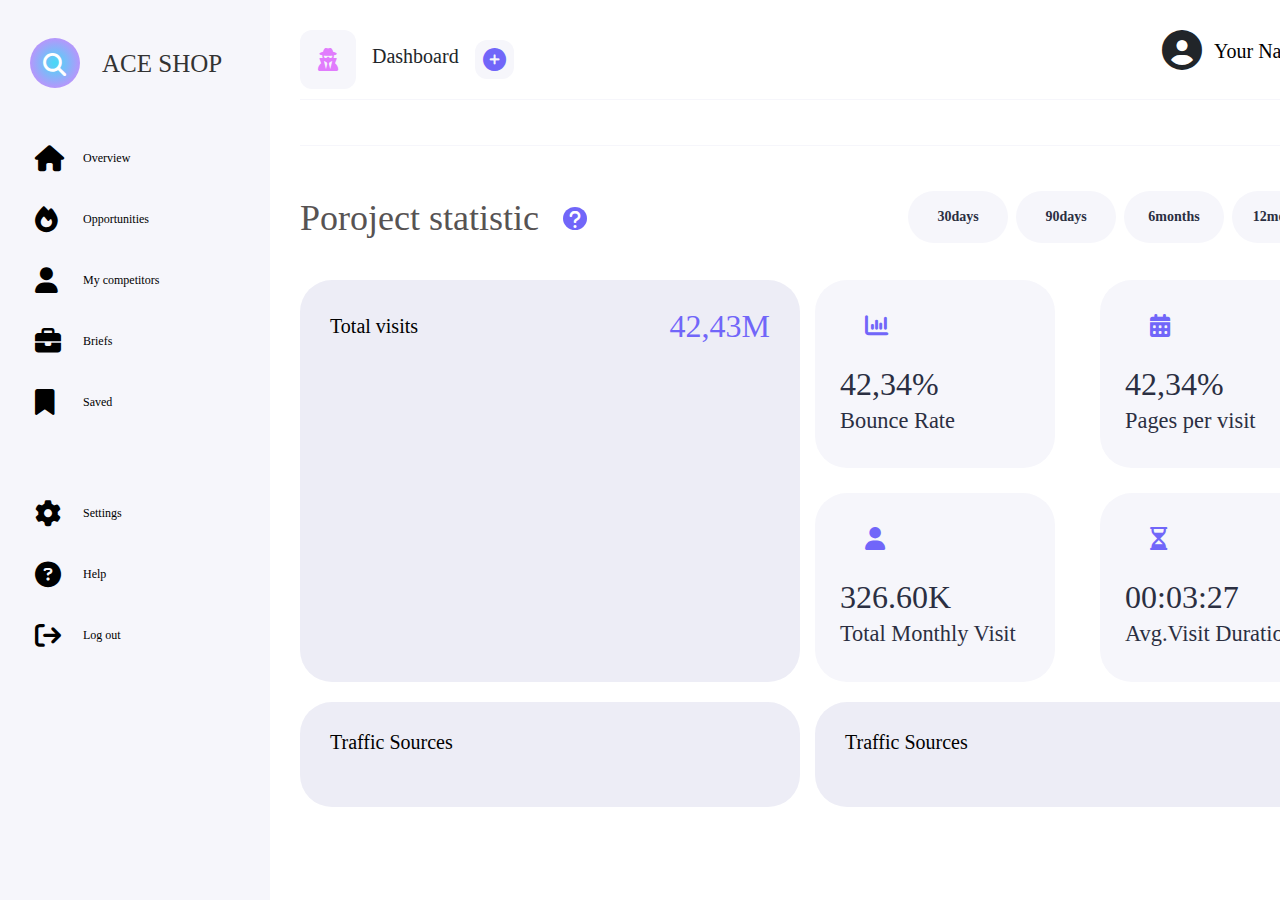
==== commit 7ec2acaf: "sign-up & login page" ====
--- a/index.html
+++ b/index.html
@@ -14,7 +14,7 @@
   <body>
     <div id="container">
       <div id="group_1">
-        <div class="concured_ttl d-flex ">
+        <div class="concured_ttl d-flex align-items-center">
           <i class="fa-solid fa-magnifying-glass"></i><span>ACE SHOP</span>
         </div>
         <div id="list_wrap">
--- a/css/style.css
+++ b/css/style.css
@@ -5,6 +5,7 @@
     --bg-purple-soft : #E17CFD;
     --border-color : #C4C4C4;
     --bg-dark-color : #2B2F42;
+    --bg-darkgreen-color : #3A5B22;
 }
 body {
     font-family: Roboto;
@@ -72,8 +73,8 @@
 .concured_ttl span {
     display: inline-block;
     vertical-align: middle;
-    font-size: 2rem;
-    line-height: 2rem;
+    font-size: 25px;
+    line-height: 25px;
     color: #333;
 }
 #list_wrap {
@@ -418,3 +419,38 @@
     background-color: rgba(13, 110, 253, 0.25);
 }
 
+/* sign-in */
+#sign-in, #login {
+    width: auto;
+    margin: 0 auto;
+    justify-content: center;
+}
+.signin, .login {
+    margin: 0 130px;
+    width: 400px;
+    font-size: 20px;
+    line-height: 20px;
+}
+#login span {
+    margin: 0px 0 49px !important;
+}
+.form-btn {
+    background: var(--bg-darkgreen-color);
+    color: #fff;
+    font-size: 17px;
+    font-family: Poppins;
+    font-weight: 700;
+    word-wrap: break-word;
+}
+.form-btn:hover {
+    background: var(--bg-darkgreen-color);
+}
+.image {
+    width: 700px;
+    height: 700px;
+}
+.image img {
+    width: 100%;
+    height: 100%;
+}
+
